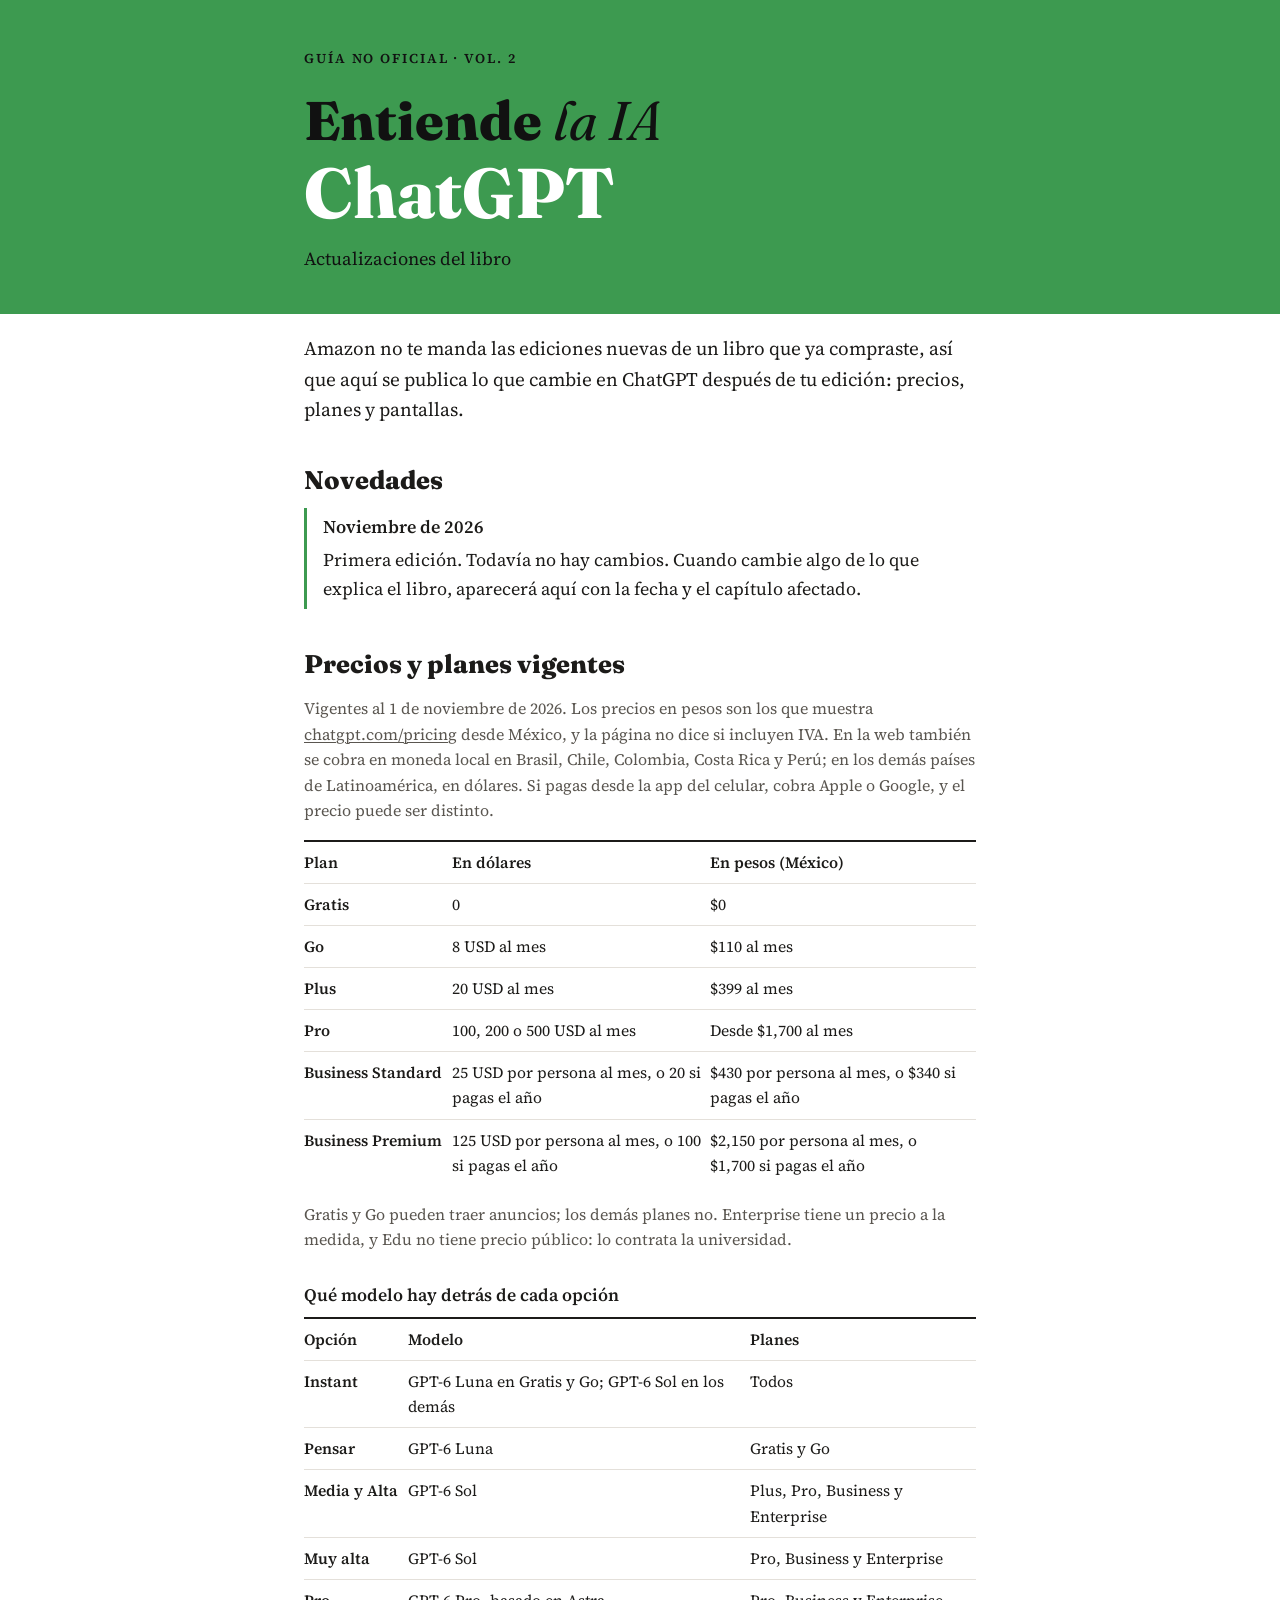
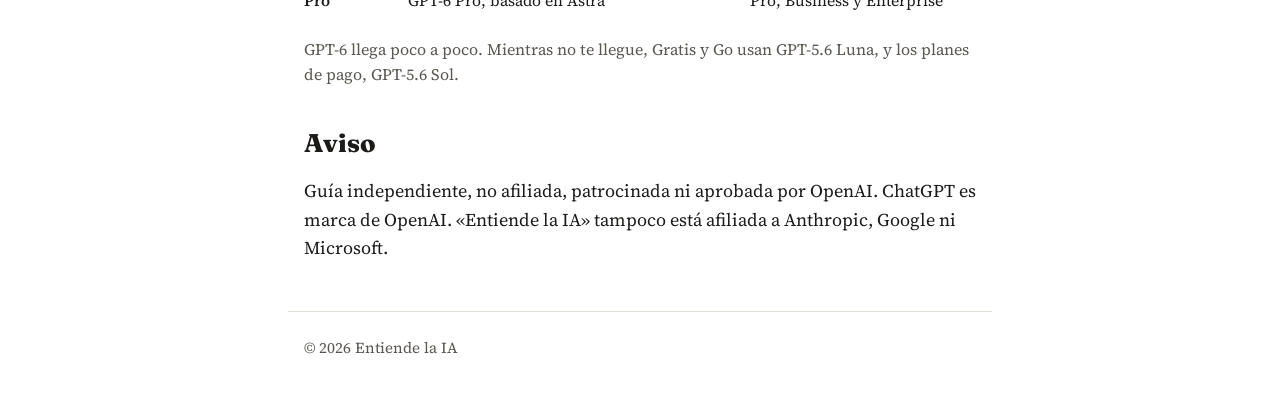
==== chatgpt/index.html @ c89c1dd1 "Página del tomo 2 (ChatGPT) y enlaces desde la serie y el tomo 1" ====
<!doctype html>
<html lang="es">
<head>
<meta charset="utf-8">
<meta name="viewport" content="width=device-width, initial-scale=1">
<title>Actualizaciones · Entiende la IA · ChatGPT</title>
<meta name="description" content="Lo que cambió en ChatGPT después de tu edición de «Entiende la IA · ChatGPT»: precios, planes y pantallas.">
<link rel="icon" href="data:image/svg+xml,%3Csvg xmlns='http://www.w3.org/2000/svg' viewBox='0 0 32 32'%3E%3Crect width='32' height='32' rx='6' fill='%233D9A50'/%3E%3Ctext x='16' y='22' font-family='Georgia,serif' font-size='15' font-weight='700' text-anchor='middle' fill='%23111'%3EIA%3C/text%3E%3C/svg%3E">
<link rel="preconnect" href="https://fonts.googleapis.com">
<link rel="preconnect" href="https://fonts.gstatic.com" crossorigin>
<link rel="stylesheet" href="https://fonts.googleapis.com/css2?family=Fraunces:ital,opsz,wght@0,9..144,800;1,9..144,400&family=Source+Serif+4:ital,wght@0,400;0,600;1,400&display=swap">
<link rel="stylesheet" href="../estilo.css">
<style>:root { --acento: #3D9A50; }</style>
</head>
<body>
<header class="banda">
  <div class="caja">
    <p class="volanta">Guía no oficial · Vol. 2</p>
    <p class="marca"><a href="/">Entiende <em>la IA</em></a></p>
    <h1>ChatGPT</h1>
    <p class="bajada">Actualizaciones del libro</p>
  </div>
</header>

<main class="caja">
  <p class="intro">Amazon no te manda las ediciones nuevas de un libro que ya compraste, así que aquí se publica lo que cambie en ChatGPT después de tu edición: precios, planes y pantallas.</p>

  <section>
    <h2>Novedades</h2>
    <ol class="novedades">
      <li>
        <p class="fecha">Noviembre de 2026</p>
        <p>Primera edición. Todavía no hay cambios. Cuando cambie algo de lo que explica el libro, aparecerá aquí con la fecha y el capítulo afectado.</p>
      </li>
    </ol>
  </section>

  <section>
    <h2>Precios y planes vigentes</h2>
    <p class="nota">Vigentes al 1 de noviembre de 2026. Los precios en pesos son los que muestra <a href="https://chatgpt.com/pricing">chatgpt.com/pricing</a> desde México, y la página no dice si incluyen IVA. En la web también se cobra en moneda local en Brasil, Chile, Colombia, Costa Rica y Perú; en los demás países de Latinoamérica, en dólares. Si pagas desde la app del celular, cobra Apple o Google, y el precio puede ser distinto.</p>

    <div class="tabla"><table>
      <thead><tr><th>Plan</th><th>En dólares</th><th>En pesos (México)</th></tr></thead>
      <tbody>
        <tr><td>Gratis</td><td>0</td><td>$0</td></tr>
        <tr><td>Go</td><td>8 USD al mes</td><td>$110 al mes</td></tr>
        <tr><td>Plus</td><td>20 USD al mes</td><td>$399 al mes</td></tr>
        <tr><td>Pro</td><td>100, 200 o 500 USD al mes</td><td>Desde $1,700 al mes</td></tr>
        <tr><td>Business Standard</td><td>25 USD por persona al mes, o 20 si pagas el año</td><td>$430 por persona al mes, o $340 si pagas el año</td></tr>
        <tr><td>Business Premium</td><td>125 USD por persona al mes, o 100 si pagas el año</td><td>$2,150 por persona al mes, o $1,700 si pagas el año</td></tr>
      </tbody>
    </table></div>
    <p class="nota">Gratis y Go pueden traer anuncios; los demás planes no. Enterprise tiene un precio a la medida, y Edu no tiene precio público: lo contrata la universidad.</p>

    <h3>Qué modelo hay detrás de cada opción</h3>
    <div class="tabla"><table>
      <thead><tr><th>Opción</th><th>Modelo</th><th>Planes</th></tr></thead>
      <tbody>
        <tr><td>Instant</td><td>GPT-6 Luna en Gratis y Go; GPT-6 Sol en los demás</td><td>Todos</td></tr>
        <tr><td>Pensar</td><td>GPT-6 Luna</td><td>Gratis y Go</td></tr>
        <tr><td>Media y Alta</td><td>GPT-6 Sol</td><td>Plus, Pro, Business y Enterprise</td></tr>
        <tr><td>Muy alta</td><td>GPT-6 Sol</td><td>Pro, Business y Enterprise</td></tr>
        <tr><td>Pro</td><td>GPT-6 Pro, basado en Astra</td><td>Pro, Business y Enterprise</td></tr>
      </tbody>
    </table></div>
    <p class="nota">GPT-6 llega poco a poco. Mientras no te llegue, Gratis y Go usan GPT-5.6 Luna, y los planes de pago, GPT-5.6 Sol.</p>
  </section>

  <section class="aviso">
    <h2>Aviso</h2>
    <p>Guía independiente, no afiliada, patrocinada ni aprobada por OpenAI. ChatGPT es marca de OpenAI. «Entiende la IA» tampoco está afiliada a Anthropic, Google ni Microsoft.</p>
  </section>
</main>

<footer class="caja pie">© 2026 Entiende la IA</footer>
</body>
</html>
---- estilo.css ----
/* Estilo de entiendelaia.net. Cada tomo fija su --acento (Claude #E8590C, ChatGPT #3D9A50, Gemini #5B7CFA). */
:root {
  --acento: #E8590C;
  --tinta: #1C1B19;
  --suave: #5A5650;
  --fondo: #FFFFFF;
  --linea: #E4E0DA;
  --caja-ancho: 44rem;
}
* { box-sizing: border-box; }
html { -webkit-text-size-adjust: 100%; }
body { margin: 0; background: var(--fondo); color: var(--tinta); font: 400 1.125rem/1.6 "Source Serif 4", Georgia, serif; }
a { color: inherit; text-decoration-thickness: 1px; text-underline-offset: 2px; }
.caja { max-width: var(--caja-ancho); margin: 0 auto; padding: 0 1rem; }

.banda { background: var(--acento); color: #111111; padding: 3rem 0 2.5rem; }
.volanta { margin: 0 0 1.5rem; font-weight: 600; font-size: .85rem; letter-spacing: .14em; text-transform: uppercase; }
.marca { margin: 0; font: 800 clamp(2.2rem, 7vw, 3.4rem)/1 "Fraunces", Georgia, serif; }
.marca a { text-decoration: none; }
.marca em { font-weight: 400; }
h1 { margin: .6rem 0 0; font: 800 clamp(2.6rem, 9vw, 4.4rem)/1 "Fraunces", Georgia, serif; color: #FFFFFF; }
.bajada { margin: 1rem 0 0; font-size: 1.15rem; }

main { padding-top: 2rem; padding-bottom: 1rem; }
.intro { font-size: 1.2rem; }
h2 { margin: 2.5rem 0 .75rem; font: 800 1.6rem/1.2 "Fraunces", Georgia, serif; }
h3 { margin: 1.75rem 0 .5rem; font-size: 1.1rem; font-weight: 600; }
.nota { color: var(--suave); font-size: 1rem; }

.novedades { list-style: none; margin: 0; padding: 0; }
.novedades li { border-left: 3px solid var(--acento); padding: .1rem 0 .1rem 1rem; }
.novedades p { margin: .25rem 0; }
.fecha { font-weight: 600; }

.tabla { overflow-x: auto; }
table { width: 100%; border-collapse: collapse; font-size: .98rem; }
th, td { padding: .5rem .6rem .5rem 0; text-align: left; vertical-align: top; border-top: 1px solid var(--linea); }
th { font-weight: 600; border-top: 2px solid var(--tinta); }
td:first-child { white-space: nowrap; font-weight: 600; }

.aviso { margin-top: 2.5rem; }
.pie { padding-top: 1.5rem; padding-bottom: 3rem; color: var(--suave); font-size: .95rem; border-top: 1px solid var(--linea); margin-top: 3rem; }

@media (max-width: 30rem) {
  body { font-size: 1.05rem; }
  .banda { padding: 2.25rem 0 2rem; }
  table { font-size: .92rem; }
}
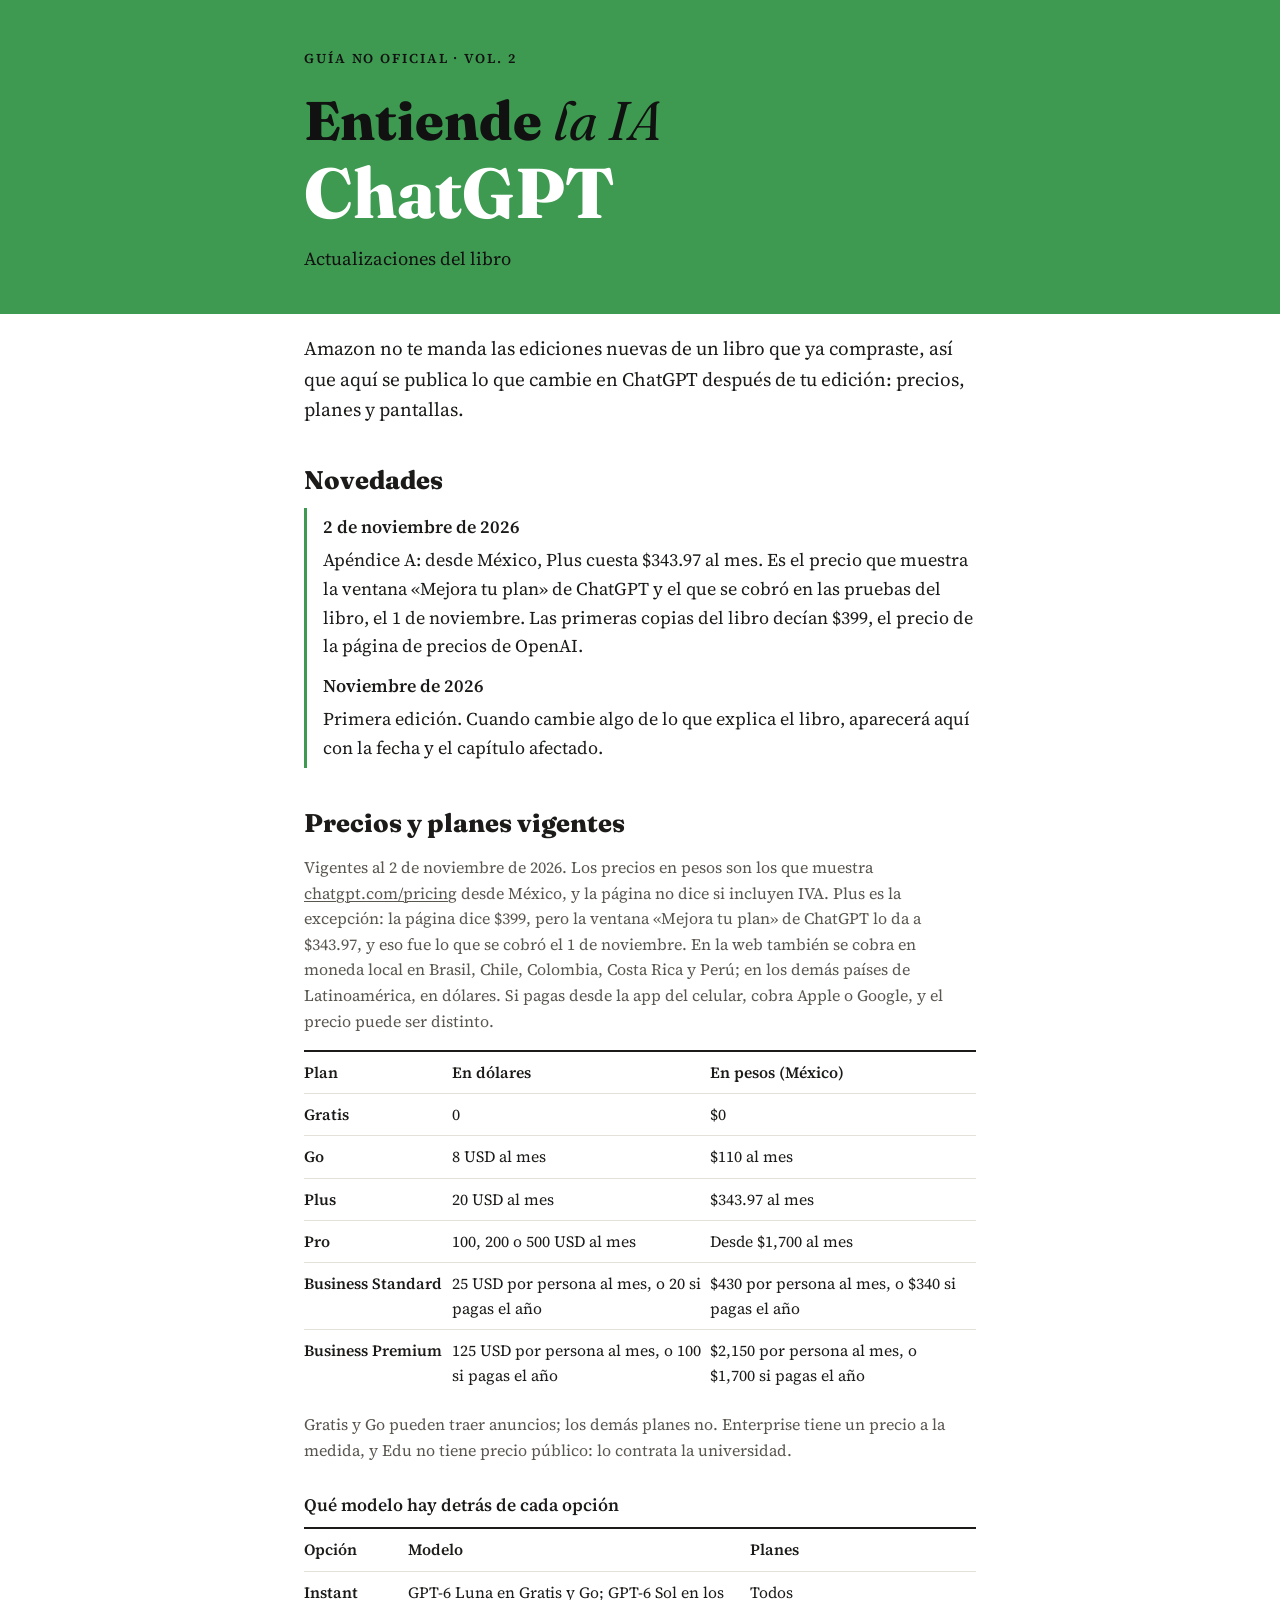
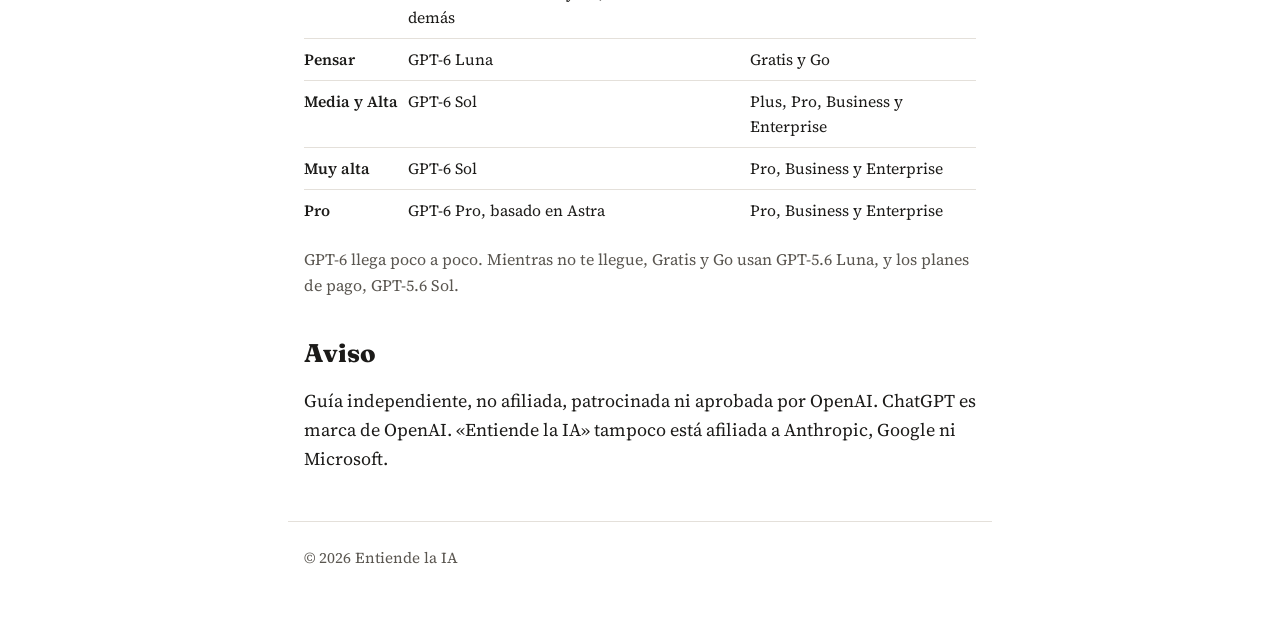
==== commit 75948af2: "Tomo 2: Plus a $343.97, el precio que se cobra desde México" ====
--- a/chatgpt/index.html
+++ b/chatgpt/index.html
@@ -29,22 +29,26 @@
     <h2>Novedades</h2>
     <ol class="novedades">
       <li>
+        <p class="fecha">2 de noviembre de 2026</p>
+        <p>Apéndice A: desde México, Plus cuesta $343.97 al mes. Es el precio que muestra la ventana «Mejora tu plan» de ChatGPT y el que se cobró en las pruebas del libro, el 1 de noviembre. Las primeras copias del libro decían $399, el precio de la página de precios de OpenAI.</p>
+      </li>
+      <li>
         <p class="fecha">Noviembre de 2026</p>
-        <p>Primera edición. Todavía no hay cambios. Cuando cambie algo de lo que explica el libro, aparecerá aquí con la fecha y el capítulo afectado.</p>
+        <p>Primera edición. Cuando cambie algo de lo que explica el libro, aparecerá aquí con la fecha y el capítulo afectado.</p>
       </li>
     </ol>
   </section>
 
   <section>
     <h2>Precios y planes vigentes</h2>
-    <p class="nota">Vigentes al 1 de noviembre de 2026. Los precios en pesos son los que muestra <a href="https://chatgpt.com/pricing">chatgpt.com/pricing</a> desde México, y la página no dice si incluyen IVA. En la web también se cobra en moneda local en Brasil, Chile, Colombia, Costa Rica y Perú; en los demás países de Latinoamérica, en dólares. Si pagas desde la app del celular, cobra Apple o Google, y el precio puede ser distinto.</p>
+    <p class="nota">Vigentes al 2 de noviembre de 2026. Los precios en pesos son los que muestra <a href="https://chatgpt.com/pricing">chatgpt.com/pricing</a> desde México, y la página no dice si incluyen IVA. Plus es la excepción: la página dice $399, pero la ventana «Mejora tu plan» de ChatGPT lo da a $343.97, y eso fue lo que se cobró el 1 de noviembre. En la web también se cobra en moneda local en Brasil, Chile, Colombia, Costa Rica y Perú; en los demás países de Latinoamérica, en dólares. Si pagas desde la app del celular, cobra Apple o Google, y el precio puede ser distinto.</p>
 
     <div class="tabla"><table>
       <thead><tr><th>Plan</th><th>En dólares</th><th>En pesos (México)</th></tr></thead>
       <tbody>
         <tr><td>Gratis</td><td>0</td><td>$0</td></tr>
         <tr><td>Go</td><td>8 USD al mes</td><td>$110 al mes</td></tr>
-        <tr><td>Plus</td><td>20 USD al mes</td><td>$399 al mes</td></tr>
+        <tr><td>Plus</td><td>20 USD al mes</td><td>$343.97 al mes</td></tr>
         <tr><td>Pro</td><td>100, 200 o 500 USD al mes</td><td>Desde $1,700 al mes</td></tr>
         <tr><td>Business Standard</td><td>25 USD por persona al mes, o 20 si pagas el año</td><td>$430 por persona al mes, o $340 si pagas el año</td></tr>
         <tr><td>Business Premium</td><td>125 USD por persona al mes, o 100 si pagas el año</td><td>$2,150 por persona al mes, o $1,700 si pagas el año</td></tr>
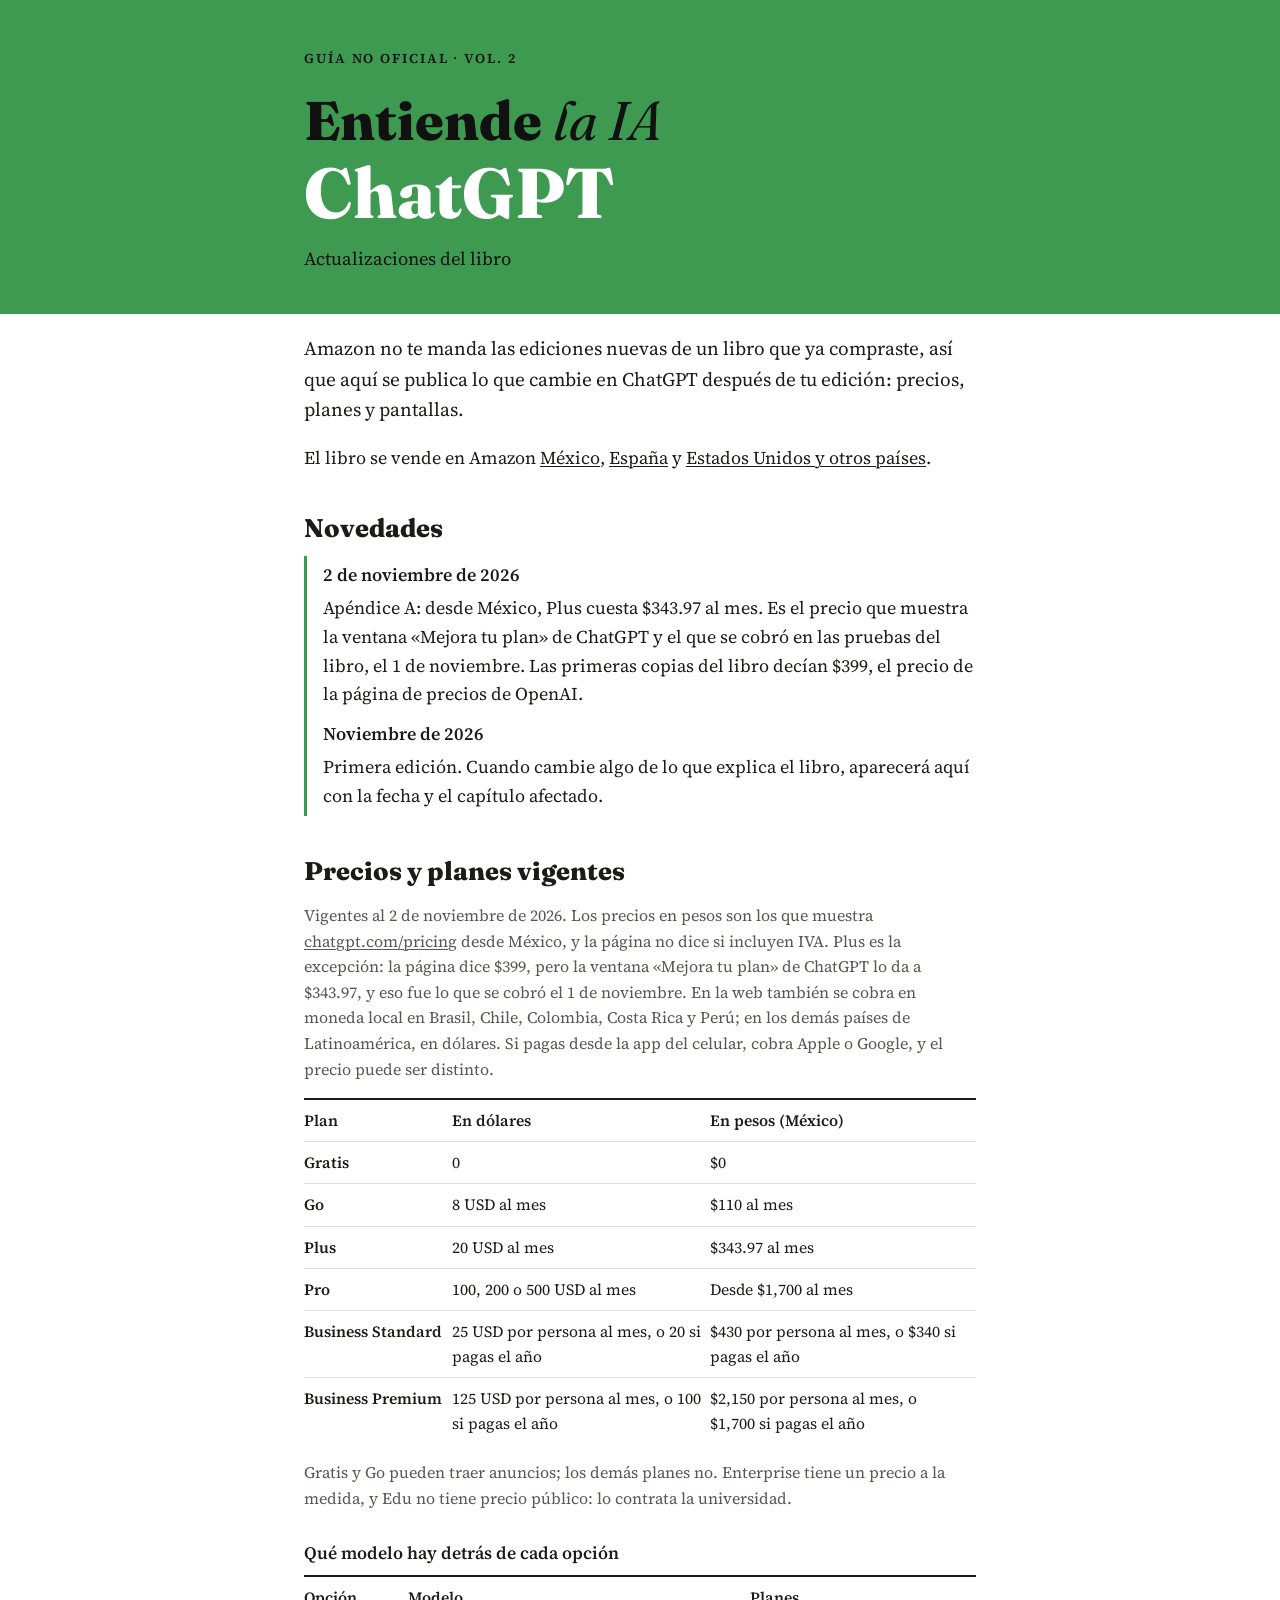
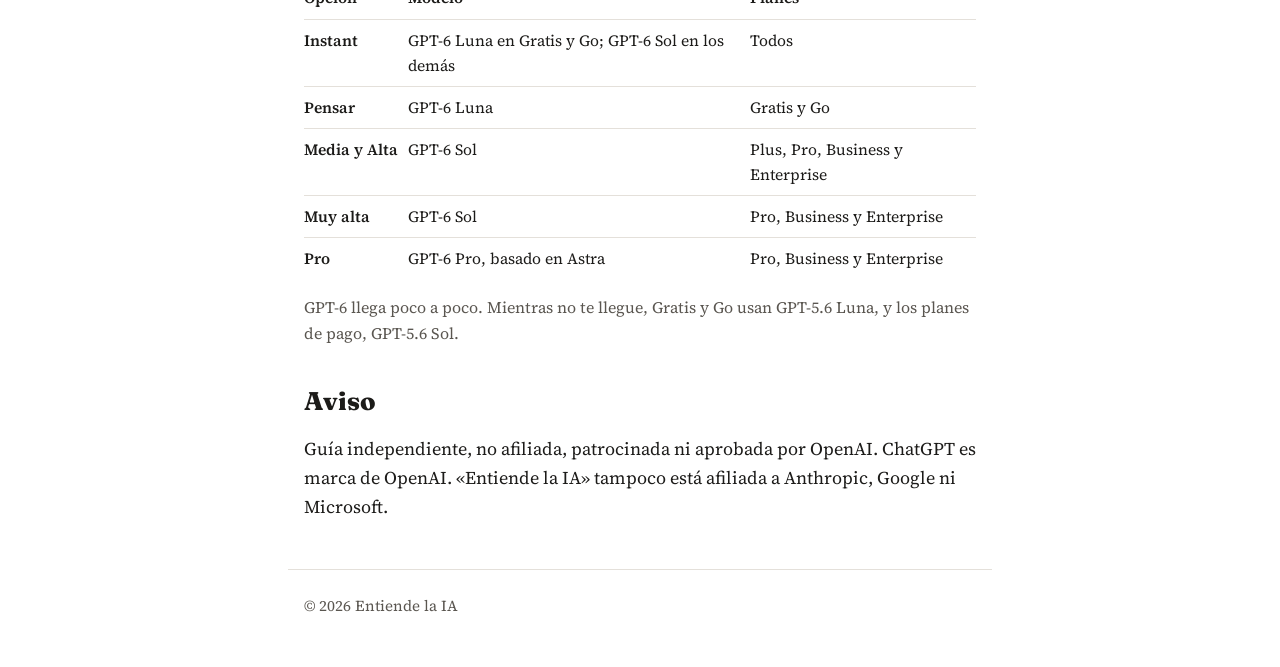
==== commit 8485c32c: "Enlaces de Amazon del tomo 2" ====
--- a/chatgpt/index.html
+++ b/chatgpt/index.html
@@ -24,6 +24,7 @@
 
 <main class="caja">
   <p class="intro">Amazon no te manda las ediciones nuevas de un libro que ya compraste, así que aquí se publica lo que cambie en ChatGPT después de tu edición: precios, planes y pantallas.</p>
+  <p>El libro se vende en Amazon <a href="https://www.amazon.com.mx/dp/B0HQBMYYZN">México</a>, <a href="https://www.amazon.es/dp/B0HQBMYYZN">España</a> y <a href="https://www.amazon.com/dp/B0HQBMYYZN">Estados Unidos y otros países</a>.</p>
 
   <section>
     <h2>Novedades</h2>
